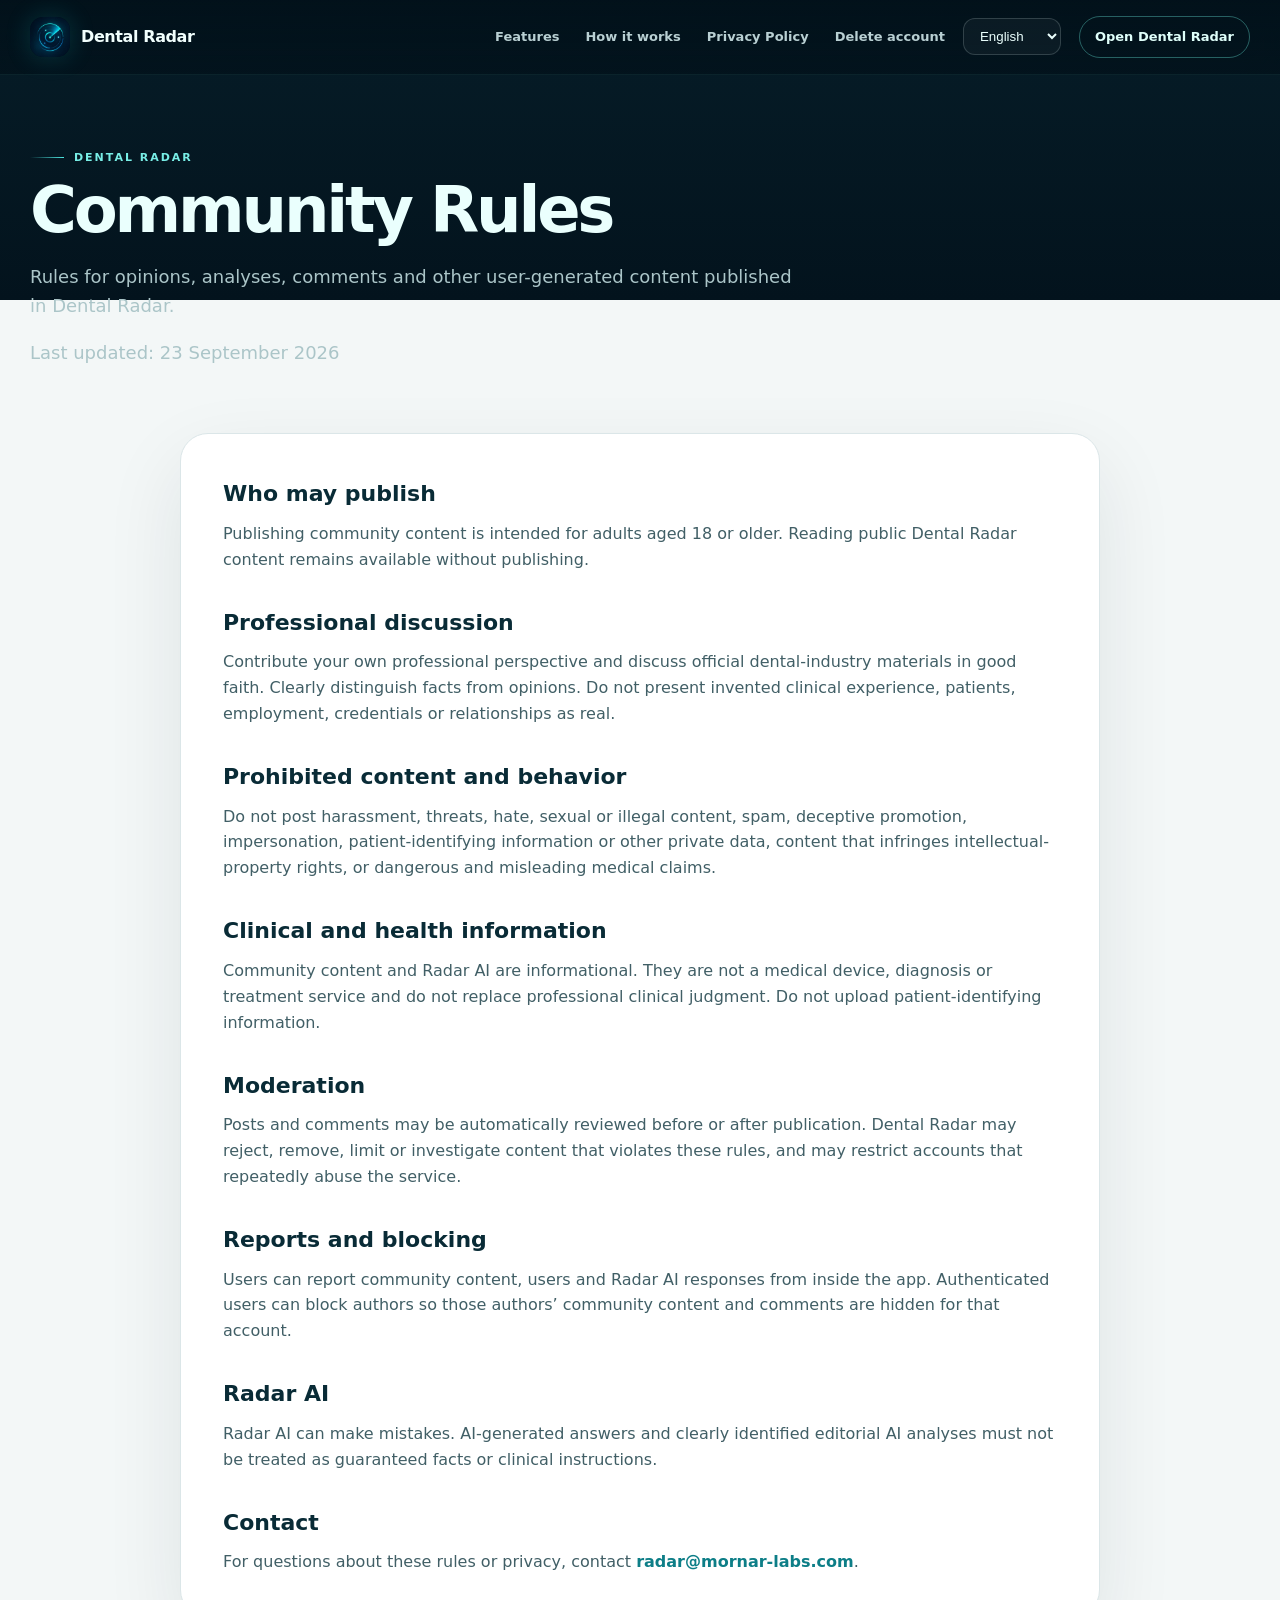
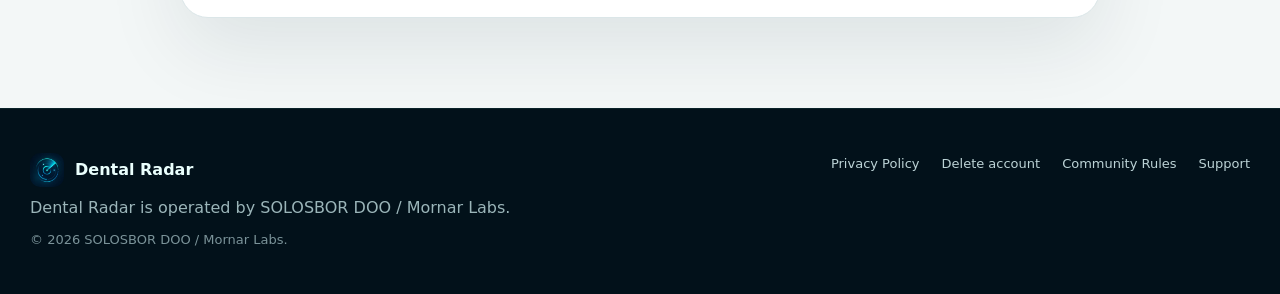
==== community-rules.html @ 50b28dcc "Publish Dental Radar website and legal pages" ====
<!doctype html><html lang="en"><head><meta charset="utf-8"><meta name="viewport" content="width=device-width,initial-scale=1"><meta name="robots" content="index,follow"><meta name="theme-color" content="#02111a"><link rel="canonical" href="https://mfokusnik.github.io/Dental-Radar/community-rules.html"><link rel="icon" href="assets/logo.webp"><link rel="stylesheet" href="assets/styles.css"><title>Dental Radar — Community Rules</title></head><body data-page="terms" class="legal-shell"><header class="site-header"><div class="wrap header"><a class="brand" href="index.html"><img src="assets/logo.webp" alt="Dental Radar"><b>Dental Radar</b></a><div class="controls"><nav class="nav"><a id="nf" href="index.html#features">Features</a><a id="nh" href="index.html#how">How it works</a><a id="np" href="privacy.html">Privacy Policy</a><a id="nd" href="delete-account.html">Delete account</a></nav><select class="lang-select" id="lang" aria-label="Language"><option value="en">English</option><option value="ru">Русский</option><option value="de">Deutsch</option><option value="fr">Français</option><option value="ja">日本語</option><option value="zh-Hans">简体中文</option></select><a class="header-cta" id="headerCta" href="https://radar.mornar-labs.com/">Open Dental Radar</a></div></div></header><main><div class="wrap legal-hero"><span class="eyebrow">Dental Radar</span><h1 id="lt">Community Rules</h1><p id="ls">Rules for opinions, analyses, comments and other user-generated content published in Dental Radar.</p><p class="small" id="updated">Last updated: 23 September 2026</p></div><div class="legal-content"><div id="sections"></div></div></main><footer class="site-footer"><div class="wrap footer"><div><a class="footer-brand" href="index.html"><img src="assets/logo.webp" alt=""><span>Dental Radar</span></a><p id="fc">Dental Radar is operated by SOLOSBOR DOO / Mornar Labs.</p><div class="small">© 2026 SOLOSBOR DOO / Mornar Labs.</div></div><div class="footer-links"><a id="fp" href="privacy.html">Privacy Policy</a><a id="fd" href="delete-account.html">Delete account</a><a id="fTerms" href="community-rules.html">Community Rules</a><a id="fSupport" href="mailto:radar@mornar-labs.com">Support</a></div></div></footer><script src="assets/app.js"></script></body></html>
---- assets/styles.css ----
:root{--deep:#02111a;--deep2:#04202b;--deep3:#072d3a;--cyan:#24d9dc;--mint:#6ef3e6;--ice:#eafffd;--ink:#092b36;--text:#173b45;--muted:#6e858c;--line:#dbe6e8;--paper:#f5f8f8;--white:#fff;--max:1220px;--shadow:0 35px 90px rgba(2,17,26,.18)}
*{box-sizing:border-box}html{scroll-behavior:smooth}body{margin:0;background:var(--paper);color:var(--text);font:16px/1.62 Inter,ui-sans-serif,system-ui,-apple-system,BlinkMacSystemFont,"Segoe UI",sans-serif;-webkit-font-smoothing:antialiased;overflow-x:hidden}a{text-decoration:none;color:inherit}.wrap{width:min(calc(100% - 48px),var(--max));margin:auto}
.site-header{position:fixed;inset:0 0 auto;z-index:90;background:linear-gradient(180deg,rgba(2,17,26,.94),rgba(2,17,26,.73));border-bottom:1px solid rgba(110,243,230,.08);backdrop-filter:blur(18px)}.header{height:74px;display:flex;align-items:center;justify-content:space-between;gap:26px}.brand{display:flex;align-items:center;gap:11px;color:#f1fffd;font-weight:860;letter-spacing:-.025em}.brand img{width:40px;height:40px;border-radius:13px;box-shadow:0 0 26px rgba(36,217,220,.18)}.controls{display:flex;align-items:center;gap:18px}.nav{display:flex;align-items:center;gap:26px}.nav a{font-size:13px;color:#b9d0d3;font-weight:720;transition:.2s}.nav a:hover{color:#fff}.lang-select{border:1px solid rgba(234,255,253,.17);background:rgba(255,255,255,.04);color:#eafffd;border-radius:12px;padding:9px 12px;outline:0}.header-cta{border:1px solid rgba(110,243,230,.35);color:#dffffa;padding:9px 15px;border-radius:999px;font-size:13px;font-weight:800}
.hero{position:relative;min-height:820px;padding:150px 0 90px;background:radial-gradient(circle at 68% 34%,rgba(36,217,220,.12),transparent 32%),linear-gradient(145deg,#031824 0%,#02111a 58%,#031620 100%);color:#eafffd;overflow:hidden}.hero:before{content:"";position:absolute;left:-15%;right:-15%;bottom:-180px;height:360px;border-radius:50%;background:radial-gradient(ellipse,rgba(36,217,220,.17),transparent 68%);filter:blur(18px)}.hero-globe{position:absolute;right:-4%;top:45px;width:min(66vw,940px);opacity:.58;mix-blend-mode:screen;mask-image:linear-gradient(90deg,transparent 0%,#000 24%,#000 82%,transparent 100%);-webkit-mask-image:linear-gradient(90deg,transparent 0%,#000 24%,#000 82%,transparent 100%)}.hero-grid{position:relative;z-index:2;display:grid;grid-template-columns:.78fr 1.22fr;gap:48px;align-items:center}.hero-copy{padding-top:10px}.eyebrow{display:inline-flex;align-items:center;gap:10px;color:#78eee6;font-size:11px;font-weight:850;letter-spacing:.18em;text-transform:uppercase}.eyebrow:before{content:"";width:34px;height:1px;background:linear-gradient(90deg,transparent,#4ee8e2)}.hero h1{margin:18px 0 20px;max-width:600px;font-size:clamp(48px,5.5vw,78px);line-height:.98;letter-spacing:-.055em;color:#f3fffe}.hero h1 .accent{color:#46e6e0}.hero-copy>p{max-width:570px;margin:0;color:#b8cdd1;font-size:19px}.actions{display:flex;gap:12px;flex-wrap:wrap;margin-top:30px}.btn{min-height:50px;padding:0 20px;border-radius:14px;display:inline-flex;align-items:center;justify-content:center;font-weight:830;border:1px solid transparent;transition:transform .18s,box-shadow .18s}.btn:hover{transform:translateY(-2px)}.primary{background:linear-gradient(135deg,#6ef3e6,#22d3d8);color:#05242d;box-shadow:0 16px 34px rgba(36,217,220,.20)}.secondary{border-color:rgba(234,255,253,.20);background:rgba(255,255,255,.035);color:#eafffd}.hero-chips{display:flex;flex-wrap:wrap;gap:8px;margin-top:25px}.hero-chip{padding:8px 11px;border:1px solid rgba(110,243,230,.16);border-radius:999px;background:rgba(36,217,220,.055);color:#9fd8d6;font-size:12px;font-weight:720}.hero-stage{position:relative;height:610px;perspective:1200px}.phone{position:absolute;filter:drop-shadow(0 34px 45px rgba(0,0,0,.38));will-change:transform}.phone img{display:block;width:100%;height:auto}.phone-a{width:365px;left:10%;top:36px;z-index:3;transform:rotate(-6deg) translateZ(10px)}.phone-b{width:330px;right:3%;top:118px;z-index:4;transform:rotate(7deg)}.orbit{position:absolute;left:52%;top:48%;width:430px;height:430px;border:1px solid rgba(78,232,226,.22);border-radius:50%;transform:translate(-50%,-50%)}.orbit:before,.orbit:after{content:"";position:absolute;border:1px solid rgba(78,232,226,.14);border-radius:50%;inset:52px}.orbit:after{inset:112px}.pulse{position:absolute;width:10px;height:10px;border-radius:50%;background:#6ef3e6;box-shadow:0 0 20px #55eee7}.p1{right:42px;top:86px}.p2{left:31px;bottom:112px}.p3{right:88px;bottom:42px;background:#ffce62;box-shadow:0 0 18px #ffce62}
.light-section{padding:104px 0;background:linear-gradient(180deg,#f7f9f9,#eef4f4)}.section-head{display:grid;grid-template-columns:.72fr 1.28fr;gap:50px;align-items:end;margin-bottom:44px}.section-head h2{margin:10px 0 0;font-size:clamp(38px,4.6vw,60px);line-height:1.04;letter-spacing:-.05em;color:var(--ink)}.section-head p{margin:0 0 4px;color:var(--muted);font-size:18px;max-width:650px}.light-section .eyebrow{color:#13858d}.light-section .eyebrow:before{background:#13858d}.feature-grid{display:grid;grid-template-columns:repeat(3,1fr);gap:16px}.feature{position:relative;min-height:220px;padding:26px;border:1px solid var(--line);border-radius:24px;background:#fff;overflow:hidden;transition:transform .22s,box-shadow .22s,border-color .22s}.feature:hover{transform:translateY(-4px);box-shadow:0 24px 48px rgba(4,32,43,.08);border-color:#bfd9dc}.feature:first-child{grid-column:span 2;background:linear-gradient(145deg,#052733,#073643);color:#eafffd;border-color:rgba(36,217,220,.16)}.feature:first-child h3{color:#effffd}.feature:first-child p{color:#a9c7cb}.feature-index{font-size:11px;font-weight:850;letter-spacing:.13em;color:#17909a}.feature:first-child .feature-index{color:#65eee6}.feature h3{margin:48px 0 8px;font-size:22px;color:var(--ink);letter-spacing:-.025em}.feature p{margin:0;color:var(--muted);max-width:520px}.feature-mark{position:absolute;right:22px;top:20px;width:58px;height:58px;border:1px solid #dbe9ea;border-radius:18px;background:linear-gradient(145deg,#eff8f7,#fff);display:grid;place-items:center;color:#11818a;font-size:20px;font-weight:900}.feature:first-child .feature-mark{border-color:rgba(110,243,230,.2);background:rgba(110,243,230,.08);color:#73f3ea}
.product{padding:112px 0;background:radial-gradient(circle at 50% 20%,rgba(36,217,220,.08),transparent 40%),linear-gradient(180deg,#031722,#02111a);color:#eafffd;overflow:hidden}.product .section-head h2{color:#f1fffd}.product .section-head p{color:#9eb9bd}.product-stage{position:relative;min-height:690px;margin-top:10px;border-top:1px solid rgba(110,243,230,.09)}.product-stage:before{content:"";position:absolute;left:10%;right:10%;bottom:30px;height:100px;border-radius:50%;background:rgba(36,217,220,.13);filter:blur(44px)}.device{position:absolute;bottom:0;filter:drop-shadow(0 28px 42px rgba(0,0,0,.38));transition:transform .22s}.device:hover{transform:translateY(-8px)}.device img{width:100%;display:block}.d1{width:260px;left:4%;}.d2{width:285px;left:27%;z-index:2}.d3{width:270px;right:27%;z-index:2}.d4{width:260px;right:4%}.device-label{position:absolute;left:50%;transform:translateX(-50%);bottom:-40px;white-space:nowrap;color:#8fb0b4;font-size:12px;font-weight:720}
.trust-section{padding:100px 0;background:#f3f7f7}.trust-card{display:grid;grid-template-columns:.86fr 1.14fr;gap:64px;align-items:center;background:#fff;border:1px solid var(--line);border-radius:30px;padding:48px;box-shadow:0 30px 80px rgba(3,29,39,.07)}.trust-card h2{font-size:clamp(36px,4.4vw,56px);line-height:1.04;letter-spacing:-.045em;color:var(--ink);margin:12px 0 16px}.trust-card p{margin:0;color:var(--muted);font-size:17px}.trust-list{display:grid}.trust-item{display:grid;grid-template-columns:30px 1fr;gap:14px;padding:17px 0;border-bottom:1px solid #e7eeee}.trust-item:last-child{border:0}.check{width:28px;height:28px;border-radius:50%;display:grid;place-items:center;background:#ddf4f0;color:#1b765f;font-weight:900}
.legal-home{padding:90px 0 110px;background:#fff}.legal-links{display:grid;grid-template-columns:repeat(3,1fr);gap:16px}.legal-link{position:relative;display:block;min-height:170px;padding:24px;border:1px solid var(--line);border-radius:22px;background:linear-gradient(145deg,#fff,#f8fbfb);transition:.22s}.legal-link:hover{transform:translateY(-4px);box-shadow:0 24px 48px rgba(4,30,40,.08);border-color:#bdd8db}.legal-link strong{display:block;font-size:19px;color:var(--ink);margin-bottom:7px}.legal-link span{color:var(--muted)}.legal-link:after{content:"↗";position:absolute;right:20px;bottom:18px;color:#148791;font-size:20px}
.legal-shell{min-height:100vh;background:linear-gradient(180deg,#061d28 0,#03131d 300px,#f3f7f7 300px)}.legal-hero{padding:140px 0 90px;color:#eafffd}.legal-hero h1{font-size:clamp(42px,5vw,64px);line-height:1.02;letter-spacing:-.05em;margin:12px 0}.legal-hero p{max-width:780px;color:#abc5c8;font-size:18px}.legal-content{max-width:920px;margin:-42px auto 90px;background:#fff;border:1px solid var(--line);border-radius:28px;padding:42px;box-shadow:0 30px 80px rgba(3,29,39,.09)}.legal-content h2{margin:32px 0 9px;color:var(--ink);font-size:22px}.legal-content h2:first-child{margin-top:0}.legal-content p{margin:0;color:#415f66}.legal-content a{color:#0d7e87;font-weight:750}.notice{margin-top:28px;padding:18px;border:1px solid #cee6e3;background:#eef8f6;border-radius:18px}.small{font-size:13px;color:#7b9399}
.site-footer{padding:44px 0;background:#02111a;color:#9bb5b9;border-top:1px solid rgba(110,243,230,.08)}.footer{display:flex;justify-content:space-between;gap:30px}.footer-brand{display:flex;align-items:center;gap:11px;color:#eafffd;font-weight:850}.footer-brand img{width:34px;height:34px;border-radius:10px}.footer p{margin:8px 0}.footer-links{display:flex;flex-wrap:wrap;gap:13px 22px;justify-content:flex-end}.footer-links a{font-size:13px;color:#bcd3d6}
@media(max-width:1050px){.nav{display:none}.hero{min-height:auto}.hero-grid{grid-template-columns:1fr}.hero-stage{height:580px;max-width:760px;width:100%;margin:auto}.hero-globe{right:-24%;width:1100px}.section-head{grid-template-columns:1fr}.feature-grid{grid-template-columns:1fr 1fr}.feature:first-child{grid-column:span 2}.product-stage{min-height:610px}.d1{left:-3%}.d2{left:21%}.d3{right:21%}.d4{right:-3%}.trust-card{grid-template-columns:1fr}.legal-links{grid-template-columns:1fr}}
@media(max-width:720px){.wrap{width:min(calc(100% - 28px),var(--max))}.header{height:66px}.brand b{display:none}.header-cta{display:none}.hero{padding:112px 0 70px}.hero h1{font-size:46px}.hero-copy>p{font-size:17px}.hero-globe{top:330px;right:-80%;width:1000px;opacity:.38}.hero-stage{height:480px}.phone-a{width:265px;left:5%;top:34px}.phone-b{width:238px;right:2%;top:108px}.orbit{width:310px;height:310px}.light-section,.product,.trust-section,.legal-home{padding:72px 0}.section-head{gap:18px;margin-bottom:30px}.section-head h2{font-size:38px}.section-head p{font-size:16px}.feature-grid{grid-template-columns:1fr}.feature:first-child{grid-column:auto}.product-stage{display:flex;gap:6px;overflow-x:auto;min-height:540px;margin-right:-14px;padding:20px 14px 0 0;scroll-snap-type:x mandatory}.device{position:relative!important;left:auto!important;right:auto!important;bottom:auto!important;width:235px!important;flex:0 0 235px;scroll-snap-align:center}.device-label{bottom:-28px}.trust-card{padding:26px;gap:28px}.legal-content{margin:-38px 14px 70px;padding:25px}.footer{flex-direction:column}.footer-links{justify-content:flex-start}.actions .btn{flex:1}.hero-chips{margin-top:20px}}
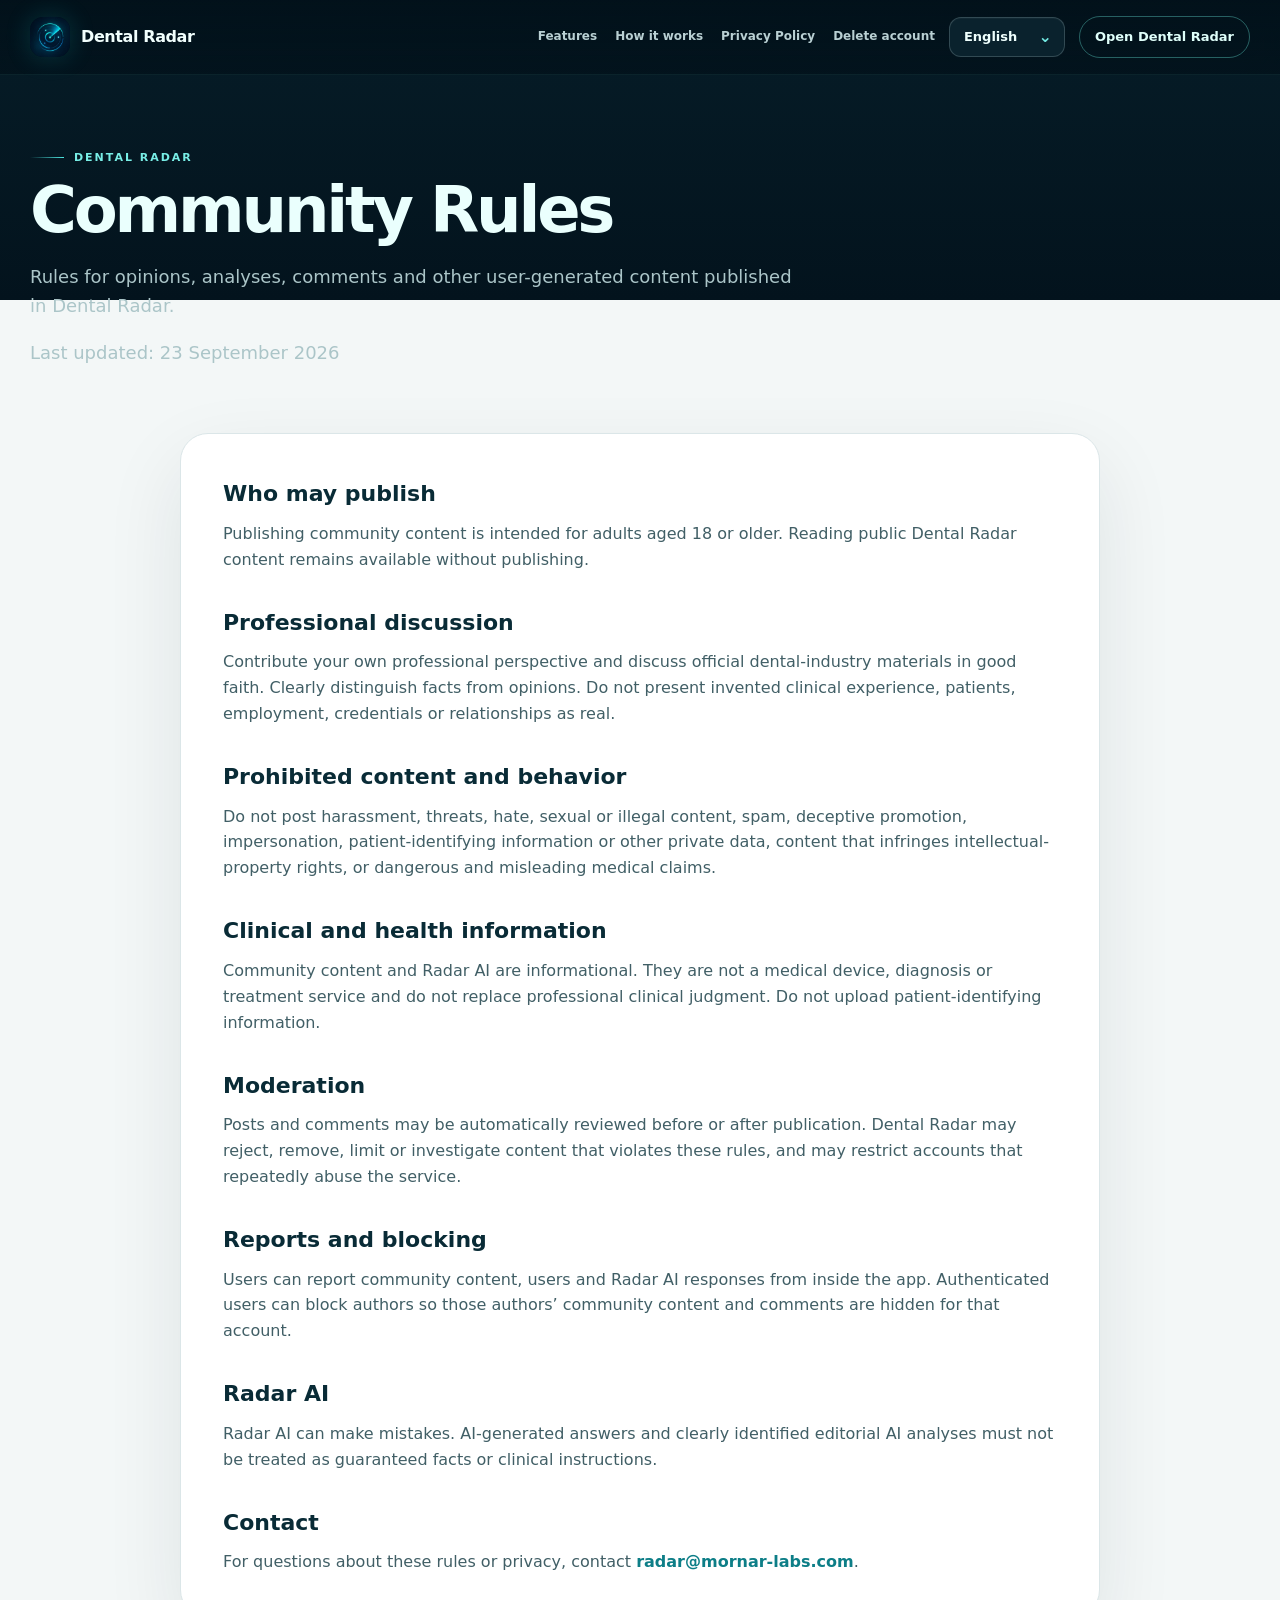
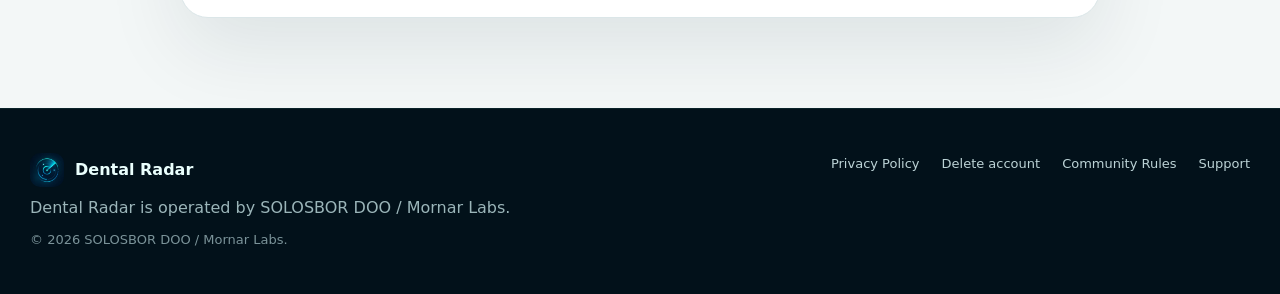
==== commit be13acdb: "fix bag" ====
--- a/community-rules.html
+++ b/community-rules.html
@@ -1 +1 @@
-<!doctype html><html lang="en"><head><meta charset="utf-8"><meta name="viewport" content="width=device-width,initial-scale=1"><meta name="robots" content="index,follow"><meta name="theme-color" content="#02111a"><link rel="canonical" href="https://mfokusnik.github.io/Dental-Radar/community-rules.html"><link rel="icon" href="assets/logo.webp"><link rel="stylesheet" href="assets/styles.css"><title>Dental Radar — Community Rules</title></head><body data-page="terms" class="legal-shell"><header class="site-header"><div class="wrap header"><a class="brand" href="index.html"><img src="assets/logo.webp" alt="Dental Radar"><b>Dental Radar</b></a><div class="controls"><nav class="nav"><a id="nf" href="index.html#features">Features</a><a id="nh" href="index.html#how">How it works</a><a id="np" href="privacy.html">Privacy Policy</a><a id="nd" href="delete-account.html">Delete account</a></nav><select class="lang-select" id="lang" aria-label="Language"><option value="en">English</option><option value="ru">Русский</option><option value="de">Deutsch</option><option value="fr">Français</option><option value="ja">日本語</option><option value="zh-Hans">简体中文</option></select><a class="header-cta" id="headerCta" href="https://radar.mornar-labs.com/">Open Dental Radar</a></div></div></header><main><div class="wrap legal-hero"><span class="eyebrow">Dental Radar</span><h1 id="lt">Community Rules</h1><p id="ls">Rules for opinions, analyses, comments and other user-generated content published in Dental Radar.</p><p class="small" id="updated">Last updated: 23 September 2026</p></div><div class="legal-content"><div id="sections"></div></div></main><footer class="site-footer"><div class="wrap footer"><div><a class="footer-brand" href="index.html"><img src="assets/logo.webp" alt=""><span>Dental Radar</span></a><p id="fc">Dental Radar is operated by SOLOSBOR DOO / Mornar Labs.</p><div class="small">© 2026 SOLOSBOR DOO / Mornar Labs.</div></div><div class="footer-links"><a id="fp" href="privacy.html">Privacy Policy</a><a id="fd" href="delete-account.html">Delete account</a><a id="fTerms" href="community-rules.html">Community Rules</a><a id="fSupport" href="mailto:radar@mornar-labs.com">Support</a></div></div></footer><script src="assets/app.js"></script></body></html>+<!doctype html><html lang="en"><head><meta charset="utf-8"><meta name="viewport" content="width=device-width,initial-scale=1"><meta name="robots" content="index,follow"><meta name="theme-color" content="#02111a"><link rel="canonical" href="https://mfokusnik.github.io/Dental-Radar/community-rules.html"><link rel="icon" href="assets/logo.webp"><link rel="stylesheet" href="assets/styles.css"><title>Dental Radar — Community Rules</title></head><body data-page="terms" class="legal-shell"><header class="site-header"><div class="wrap header"><a class="brand" href="index.html"><img src="assets/logo.webp" alt="Dental Radar"><b>Dental Radar</b></a><div class="controls"><nav class="nav"><a id="nf" href="index.html#features">Features</a><a id="nh" href="index.html#how">How it works</a><a id="np" href="privacy.html">Privacy Policy</a><a id="nd" href="delete-account.html">Delete account</a></nav><div class="lang-picker" id="langPicker"><button class="lang-toggle" id="langToggle" type="button" aria-haspopup="listbox" aria-expanded="false"><span id="langCurrent">English</span><span class="lang-chevron" aria-hidden="true">⌄</span></button><div class="lang-menu" id="langMenu" role="listbox"><button type="button" data-lang="en" role="option">English</button><button type="button" data-lang="ru" role="option">Русский</button><button type="button" data-lang="de" role="option">Deutsch</button><button type="button" data-lang="fr" role="option">Français</button><button type="button" data-lang="ja" role="option">日本語</button><button type="button" data-lang="zh-Hans" role="option">简体中文</button></div></div><a class="header-cta" id="headerCta" href="https://radar.mornar-labs.com/">Open Dental Radar</a></div></div></header><main><div class="wrap legal-hero"><span class="eyebrow">Dental Radar</span><h1 id="lt">Community Rules</h1><p id="ls">Rules for opinions, analyses, comments and other user-generated content published in Dental Radar.</p><p class="small" id="updated">Last updated: 23 September 2026</p></div><div class="legal-content"><div id="sections"></div></div></main><footer class="site-footer"><div class="wrap footer"><div><a class="footer-brand" href="index.html"><img src="assets/logo.webp" alt=""><span>Dental Radar</span></a><p id="fc">Dental Radar is operated by SOLOSBOR DOO / Mornar Labs.</p><div class="small">© 2026 SOLOSBOR DOO / Mornar Labs.</div></div><div class="footer-links"><a id="fp" href="privacy.html">Privacy Policy</a><a id="fd" href="delete-account.html">Delete account</a><a id="fTerms" href="community-rules.html">Community Rules</a><a id="fSupport" href="mailto:radar@mornar-labs.com">Support</a></div></div></footer><script src="assets/app.js"></script></body></html>
--- a/assets/styles.css
+++ b/assets/styles.css
@@ -1,13 +1,18 @@
 
 :root{--deep:#02111a;--deep2:#04202b;--deep3:#072d3a;--cyan:#24d9dc;--mint:#6ef3e6;--ice:#eafffd;--ink:#092b36;--text:#173b45;--muted:#6e858c;--line:#dbe6e8;--paper:#f5f8f8;--white:#fff;--max:1220px;--shadow:0 35px 90px rgba(2,17,26,.18)}
 *{box-sizing:border-box}html{scroll-behavior:smooth}body{margin:0;background:var(--paper);color:var(--text);font:16px/1.62 Inter,ui-sans-serif,system-ui,-apple-system,BlinkMacSystemFont,"Segoe UI",sans-serif;-webkit-font-smoothing:antialiased;overflow-x:hidden}a{text-decoration:none;color:inherit}.wrap{width:min(calc(100% - 48px),var(--max));margin:auto}
-.site-header{position:fixed;inset:0 0 auto;z-index:90;background:linear-gradient(180deg,rgba(2,17,26,.94),rgba(2,17,26,.73));border-bottom:1px solid rgba(110,243,230,.08);backdrop-filter:blur(18px)}.header{height:74px;display:flex;align-items:center;justify-content:space-between;gap:26px}.brand{display:flex;align-items:center;gap:11px;color:#f1fffd;font-weight:860;letter-spacing:-.025em}.brand img{width:40px;height:40px;border-radius:13px;box-shadow:0 0 26px rgba(36,217,220,.18)}.controls{display:flex;align-items:center;gap:18px}.nav{display:flex;align-items:center;gap:26px}.nav a{font-size:13px;color:#b9d0d3;font-weight:720;transition:.2s}.nav a:hover{color:#fff}.lang-select{border:1px solid rgba(234,255,253,.17);background:rgba(255,255,255,.04);color:#eafffd;border-radius:12px;padding:9px 12px;outline:0}.header-cta{border:1px solid rgba(110,243,230,.35);color:#dffffa;padding:9px 15px;border-radius:999px;font-size:13px;font-weight:800}
-.hero{position:relative;min-height:820px;padding:150px 0 90px;background:radial-gradient(circle at 68% 34%,rgba(36,217,220,.12),transparent 32%),linear-gradient(145deg,#031824 0%,#02111a 58%,#031620 100%);color:#eafffd;overflow:hidden}.hero:before{content:"";position:absolute;left:-15%;right:-15%;bottom:-180px;height:360px;border-radius:50%;background:radial-gradient(ellipse,rgba(36,217,220,.17),transparent 68%);filter:blur(18px)}.hero-globe{position:absolute;right:-4%;top:45px;width:min(66vw,940px);opacity:.58;mix-blend-mode:screen;mask-image:linear-gradient(90deg,transparent 0%,#000 24%,#000 82%,transparent 100%);-webkit-mask-image:linear-gradient(90deg,transparent 0%,#000 24%,#000 82%,transparent 100%)}.hero-grid{position:relative;z-index:2;display:grid;grid-template-columns:.78fr 1.22fr;gap:48px;align-items:center}.hero-copy{padding-top:10px}.eyebrow{display:inline-flex;align-items:center;gap:10px;color:#78eee6;font-size:11px;font-weight:850;letter-spacing:.18em;text-transform:uppercase}.eyebrow:before{content:"";width:34px;height:1px;background:linear-gradient(90deg,transparent,#4ee8e2)}.hero h1{margin:18px 0 20px;max-width:600px;font-size:clamp(48px,5.5vw,78px);line-height:.98;letter-spacing:-.055em;color:#f3fffe}.hero h1 .accent{color:#46e6e0}.hero-copy>p{max-width:570px;margin:0;color:#b8cdd1;font-size:19px}.actions{display:flex;gap:12px;flex-wrap:wrap;margin-top:30px}.btn{min-height:50px;padding:0 20px;border-radius:14px;display:inline-flex;align-items:center;justify-content:center;font-weight:830;border:1px solid transparent;transition:transform .18s,box-shadow .18s}.btn:hover{transform:translateY(-2px)}.primary{background:linear-gradient(135deg,#6ef3e6,#22d3d8);color:#05242d;box-shadow:0 16px 34px rgba(36,217,220,.20)}.secondary{border-color:rgba(234,255,253,.20);background:rgba(255,255,255,.035);color:#eafffd}.hero-chips{display:flex;flex-wrap:wrap;gap:8px;margin-top:25px}.hero-chip{padding:8px 11px;border:1px solid rgba(110,243,230,.16);border-radius:999px;background:rgba(36,217,220,.055);color:#9fd8d6;font-size:12px;font-weight:720}.hero-stage{position:relative;height:610px;perspective:1200px}.phone{position:absolute;filter:drop-shadow(0 34px 45px rgba(0,0,0,.38));will-change:transform}.phone img{display:block;width:100%;height:auto}.phone-a{width:365px;left:10%;top:36px;z-index:3;transform:rotate(-6deg) translateZ(10px)}.phone-b{width:330px;right:3%;top:118px;z-index:4;transform:rotate(7deg)}.orbit{position:absolute;left:52%;top:48%;width:430px;height:430px;border:1px solid rgba(78,232,226,.22);border-radius:50%;transform:translate(-50%,-50%)}.orbit:before,.orbit:after{content:"";position:absolute;border:1px solid rgba(78,232,226,.14);border-radius:50%;inset:52px}.orbit:after{inset:112px}.pulse{position:absolute;width:10px;height:10px;border-radius:50%;background:#6ef3e6;box-shadow:0 0 20px #55eee7}.p1{right:42px;top:86px}.p2{left:31px;bottom:112px}.p3{right:88px;bottom:42px;background:#ffce62;box-shadow:0 0 18px #ffce62}
-.light-section{padding:104px 0;background:linear-gradient(180deg,#f7f9f9,#eef4f4)}.section-head{display:grid;grid-template-columns:.72fr 1.28fr;gap:50px;align-items:end;margin-bottom:44px}.section-head h2{margin:10px 0 0;font-size:clamp(38px,4.6vw,60px);line-height:1.04;letter-spacing:-.05em;color:var(--ink)}.section-head p{margin:0 0 4px;color:var(--muted);font-size:18px;max-width:650px}.light-section .eyebrow{color:#13858d}.light-section .eyebrow:before{background:#13858d}.feature-grid{display:grid;grid-template-columns:repeat(3,1fr);gap:16px}.feature{position:relative;min-height:220px;padding:26px;border:1px solid var(--line);border-radius:24px;background:#fff;overflow:hidden;transition:transform .22s,box-shadow .22s,border-color .22s}.feature:hover{transform:translateY(-4px);box-shadow:0 24px 48px rgba(4,32,43,.08);border-color:#bfd9dc}.feature:first-child{grid-column:span 2;background:linear-gradient(145deg,#052733,#073643);color:#eafffd;border-color:rgba(36,217,220,.16)}.feature:first-child h3{color:#effffd}.feature:first-child p{color:#a9c7cb}.feature-index{font-size:11px;font-weight:850;letter-spacing:.13em;color:#17909a}.feature:first-child .feature-index{color:#65eee6}.feature h3{margin:48px 0 8px;font-size:22px;color:var(--ink);letter-spacing:-.025em}.feature p{margin:0;color:var(--muted);max-width:520px}.feature-mark{position:absolute;right:22px;top:20px;width:58px;height:58px;border:1px solid #dbe9ea;border-radius:18px;background:linear-gradient(145deg,#eff8f7,#fff);display:grid;place-items:center;color:#11818a;font-size:20px;font-weight:900}.feature:first-child .feature-mark{border-color:rgba(110,243,230,.2);background:rgba(110,243,230,.08);color:#73f3ea}
+.site-header{position:fixed;inset:0 0 auto;z-index:90;background:linear-gradient(180deg,rgba(2,17,26,.94),rgba(2,17,26,.73));border-bottom:1px solid rgba(110,243,230,.08);backdrop-filter:blur(18px)}.header{height:74px;display:flex;align-items:center;justify-content:space-between;gap:26px}.brand{display:flex;align-items:center;gap:11px;color:#f1fffd;font-weight:860;letter-spacing:-.025em}.brand img{width:40px;height:40px;border-radius:13px;box-shadow:0 0 26px rgba(36,217,220,.18)}.controls{display:flex;align-items:center;gap:14px}.nav{display:flex;align-items:center;gap:18px;flex-wrap:wrap}.nav a{font-size:12px;color:#b9d0d3;font-weight:720;transition:.2s;white-space:nowrap}.nav a:hover{color:#fff}.header-cta{border:1px solid rgba(110,243,230,.35);color:#dffffa;padding:9px 15px;border-radius:999px;font-size:13px;font-weight:800;white-space:nowrap}
+
+.lang-picker{position:relative;flex:0 0 auto}.lang-toggle{height:40px;min-width:116px;padding:0 12px 0 14px;border:1px solid rgba(234,255,253,.18);border-radius:12px;background:#0a222d;color:#effffd;display:flex;align-items:center;justify-content:space-between;gap:14px;font:700 13px/1 Inter,ui-sans-serif,system-ui,-apple-system,BlinkMacSystemFont,"Segoe UI",sans-serif;cursor:pointer;box-shadow:inset 0 1px rgba(255,255,255,.03);transition:border-color .18s,background .18s}.lang-toggle:hover,.lang-picker.open .lang-toggle{border-color:rgba(110,243,230,.48);background:#0d2935}.lang-chevron{color:#73eae3;font-size:16px;line-height:1;transition:transform .18s}.lang-picker.open .lang-chevron{transform:rotate(180deg)}.lang-menu{position:absolute;z-index:140;right:0;top:calc(100% + 8px);width:164px;padding:7px;border:1px solid rgba(110,243,230,.18);border-radius:14px;background:#061b25;box-shadow:0 22px 55px rgba(0,0,0,.38);opacity:0;visibility:hidden;transform:translateY(-6px);transition:opacity .16s,transform .16s,visibility .16s}.lang-picker.open .lang-menu{opacity:1;visibility:visible;transform:translateY(0)}.lang-menu button{width:100%;border:0;border-radius:9px;background:transparent;color:#cfe3e5;padding:10px 11px;text-align:left;font:700 13px/1.2 Inter,ui-sans-serif,system-ui,-apple-system,BlinkMacSystemFont,"Segoe UI",sans-serif;cursor:pointer}.lang-menu button:hover{background:rgba(110,243,230,.10);color:#fff}.lang-menu button[aria-selected="true"]{background:linear-gradient(135deg,#68efe3,#23d4d9);color:#05242d}.lang-menu button+button{margin-top:2px}
+.hero{position:relative;min-height:820px;padding:150px 0 90px;background:radial-gradient(circle at 68% 34%,rgba(36,217,220,.12),transparent 32%),linear-gradient(145deg,#031824 0%,#02111a 58%,#031620 100%);color:#eafffd;overflow:hidden}.hero:before{content:"";position:absolute;left:-15%;right:-15%;bottom:-180px;height:360px;border-radius:50%;background:radial-gradient(ellipse,rgba(36,217,220,.17),transparent 68%);filter:blur(18px)}.hero-globe{position:absolute;right:-4%;top:45px;width:min(66vw,940px);opacity:.58;mix-blend-mode:screen;mask-image:linear-gradient(90deg,transparent 0%,#000 24%,#000 82%,transparent 100%);-webkit-mask-image:linear-gradient(90deg,transparent 0%,#000 24%,#000 82%,transparent 100%)}.hero-grid{position:relative;z-index:2;display:grid;grid-template-columns:.88fr 1.12fr;gap:40px;align-items:center}.hero-copy{padding-top:10px}.eyebrow{display:inline-flex;align-items:center;gap:10px;color:#78eee6;font-size:11px;font-weight:850;letter-spacing:.18em;text-transform:uppercase}.eyebrow:before{content:"";width:34px;height:1px;background:linear-gradient(90deg,transparent,#4ee8e2)}.hero h1{margin:18px 0 20px;max-width:620px;font-size:clamp(44px,5vw,74px);line-height:1.02;letter-spacing:-.055em;color:#f3fffe;text-wrap:balance}.hero h1 .accent{color:#46e6e0}.hero-copy>p{max-width:560px;margin:0;color:#b8cdd1;font-size:18px}.actions{display:flex;gap:12px;flex-wrap:wrap;margin-top:30px}.btn{min-height:50px;padding:0 20px;border-radius:14px;display:inline-flex;align-items:center;justify-content:center;font-weight:830;border:1px solid transparent;transition:transform .18s,box-shadow .18s}.btn:hover{transform:translateY(-2px)}.primary{background:linear-gradient(135deg,#6ef3e6,#22d3d8);color:#05242d;box-shadow:0 16px 34px rgba(36,217,220,.20)}.secondary{border-color:rgba(234,255,253,.20);background:rgba(255,255,255,.035);color:#eafffd}.hero-chips{display:flex;flex-wrap:wrap;gap:8px;margin-top:25px}.hero-chip{padding:8px 11px;border:1px solid rgba(110,243,230,.16);border-radius:999px;background:rgba(36,217,220,.055);color:#9fd8d6;font-size:12px;font-weight:720}.hero-stage{position:relative;height:610px;perspective:1200px}.phone{position:absolute;filter:drop-shadow(0 34px 45px rgba(0,0,0,.38));will-change:transform}.phone img{display:block;width:100%;height:auto}.phone-a{width:365px;left:10%;top:36px;z-index:3;transform:rotate(-6deg) translateZ(10px)}.phone-b{width:330px;right:3%;top:118px;z-index:4;transform:rotate(7deg)}.orbit{position:absolute;left:52%;top:48%;width:430px;height:430px;border:1px solid rgba(78,232,226,.22);border-radius:50%;transform:translate(-50%,-50%)}.orbit:before,.orbit:after{content:"";position:absolute;border:1px solid rgba(78,232,226,.14);border-radius:50%;inset:52px}.orbit:after{inset:112px}.pulse{position:absolute;width:10px;height:10px;border-radius:50%;background:#6ef3e6;box-shadow:0 0 20px #55eee7}.p1{right:42px;top:86px}.p2{left:31px;bottom:112px}.p3{right:88px;bottom:42px;background:#ffce62;box-shadow:0 0 18px #ffce62}
+.light-section{padding:104px 0;background:linear-gradient(180deg,#f7f9f9,#eef4f4)}.section-head{display:grid;grid-template-columns:.72fr 1.28fr;gap:50px;align-items:end;margin:0 auto 44px;max-width:1080px}.section-head h2{margin:10px 0 0;font-size:clamp(34px,4vw,54px);line-height:1.06;letter-spacing:-.05em;color:var(--ink);text-wrap:balance}.section-head p{margin:0 0 4px;color:var(--muted);font-size:18px;max-width:650px}.light-section .eyebrow{color:#13858d}.light-section .eyebrow:before{background:#13858d}.feature-grid{display:grid;grid-template-columns:repeat(3,minmax(0,1fr));gap:18px;max-width:1080px;margin:0 auto}.feature{position:relative;min-height:216px;padding:24px;border:1px solid var(--line);border-radius:24px;background:#fff;overflow:hidden;transition:transform .22s,box-shadow .22s,border-color .22s}.feature:hover{transform:translateY(-4px);box-shadow:0 24px 48px rgba(4,32,43,.08);border-color:#bfd9dc}.feature:first-child{grid-column:auto;background:linear-gradient(145deg,#052733,#073643);color:#eafffd;border-color:rgba(36,217,220,.16)}.feature:first-child h3{color:#effffd}.feature:first-child p{color:#a9c7cb}.feature-index{font-size:11px;font-weight:850;letter-spacing:.13em;color:#17909a}.feature:first-child .feature-index{color:#65eee6}.feature h3{margin:48px 0 8px;font-size:21px;color:var(--ink);letter-spacing:-.025em}.feature p{margin:0;color:var(--muted);max-width:520px;font-size:15px;line-height:1.56}.feature-mark{position:absolute;right:22px;top:20px;width:58px;height:58px;border:1px solid #dbe9ea;border-radius:18px;background:linear-gradient(145deg,#eff8f7,#fff);display:grid;place-items:center;color:#11818a;font-size:20px;font-weight:900}.feature:first-child .feature-mark{border-color:rgba(110,243,230,.2);background:rgba(110,243,230,.08);color:#73f3ea}
 .product{padding:112px 0;background:radial-gradient(circle at 50% 20%,rgba(36,217,220,.08),transparent 40%),linear-gradient(180deg,#031722,#02111a);color:#eafffd;overflow:hidden}.product .section-head h2{color:#f1fffd}.product .section-head p{color:#9eb9bd}.product-stage{position:relative;min-height:690px;margin-top:10px;border-top:1px solid rgba(110,243,230,.09)}.product-stage:before{content:"";position:absolute;left:10%;right:10%;bottom:30px;height:100px;border-radius:50%;background:rgba(36,217,220,.13);filter:blur(44px)}.device{position:absolute;bottom:0;filter:drop-shadow(0 28px 42px rgba(0,0,0,.38));transition:transform .22s}.device:hover{transform:translateY(-8px)}.device img{width:100%;display:block}.d1{width:260px;left:4%;}.d2{width:285px;left:27%;z-index:2}.d3{width:270px;right:27%;z-index:2}.d4{width:260px;right:4%}.device-label{position:absolute;left:50%;transform:translateX(-50%);bottom:-40px;white-space:nowrap;color:#8fb0b4;font-size:12px;font-weight:720}
 .trust-section{padding:100px 0;background:#f3f7f7}.trust-card{display:grid;grid-template-columns:.86fr 1.14fr;gap:64px;align-items:center;background:#fff;border:1px solid var(--line);border-radius:30px;padding:48px;box-shadow:0 30px 80px rgba(3,29,39,.07)}.trust-card h2{font-size:clamp(36px,4.4vw,56px);line-height:1.04;letter-spacing:-.045em;color:var(--ink);margin:12px 0 16px}.trust-card p{margin:0;color:var(--muted);font-size:17px}.trust-list{display:grid}.trust-item{display:grid;grid-template-columns:30px 1fr;gap:14px;padding:17px 0;border-bottom:1px solid #e7eeee}.trust-item:last-child{border:0}.check{width:28px;height:28px;border-radius:50%;display:grid;place-items:center;background:#ddf4f0;color:#1b765f;font-weight:900}
 .legal-home{padding:90px 0 110px;background:#fff}.legal-links{display:grid;grid-template-columns:repeat(3,1fr);gap:16px}.legal-link{position:relative;display:block;min-height:170px;padding:24px;border:1px solid var(--line);border-radius:22px;background:linear-gradient(145deg,#fff,#f8fbfb);transition:.22s}.legal-link:hover{transform:translateY(-4px);box-shadow:0 24px 48px rgba(4,30,40,.08);border-color:#bdd8db}.legal-link strong{display:block;font-size:19px;color:var(--ink);margin-bottom:7px}.legal-link span{color:var(--muted)}.legal-link:after{content:"↗";position:absolute;right:20px;bottom:18px;color:#148791;font-size:20px}
 .legal-shell{min-height:100vh;background:linear-gradient(180deg,#061d28 0,#03131d 300px,#f3f7f7 300px)}.legal-hero{padding:140px 0 90px;color:#eafffd}.legal-hero h1{font-size:clamp(42px,5vw,64px);line-height:1.02;letter-spacing:-.05em;margin:12px 0}.legal-hero p{max-width:780px;color:#abc5c8;font-size:18px}.legal-content{max-width:920px;margin:-42px auto 90px;background:#fff;border:1px solid var(--line);border-radius:28px;padding:42px;box-shadow:0 30px 80px rgba(3,29,39,.09)}.legal-content h2{margin:32px 0 9px;color:var(--ink);font-size:22px}.legal-content h2:first-child{margin-top:0}.legal-content p{margin:0;color:#415f66}.legal-content a{color:#0d7e87;font-weight:750}.notice{margin-top:28px;padding:18px;border:1px solid #cee6e3;background:#eef8f6;border-radius:18px}.small{font-size:13px;color:#7b9399}
 .site-footer{padding:44px 0;background:#02111a;color:#9bb5b9;border-top:1px solid rgba(110,243,230,.08)}.footer{display:flex;justify-content:space-between;gap:30px}.footer-brand{display:flex;align-items:center;gap:11px;color:#eafffd;font-weight:850}.footer-brand img{width:34px;height:34px;border-radius:10px}.footer p{margin:8px 0}.footer-links{display:flex;flex-wrap:wrap;gap:13px 22px;justify-content:flex-end}.footer-links a{font-size:13px;color:#bcd3d6}
-@media(max-width:1050px){.nav{display:none}.hero{min-height:auto}.hero-grid{grid-template-columns:1fr}.hero-stage{height:580px;max-width:760px;width:100%;margin:auto}.hero-globe{right:-24%;width:1100px}.section-head{grid-template-columns:1fr}.feature-grid{grid-template-columns:1fr 1fr}.feature:first-child{grid-column:span 2}.product-stage{min-height:610px}.d1{left:-3%}.d2{left:21%}.d3{right:21%}.d4{right:-3%}.trust-card{grid-template-columns:1fr}.legal-links{grid-template-columns:1fr}}
-@media(max-width:720px){.wrap{width:min(calc(100% - 28px),var(--max))}.header{height:66px}.brand b{display:none}.header-cta{display:none}.hero{padding:112px 0 70px}.hero h1{font-size:46px}.hero-copy>p{font-size:17px}.hero-globe{top:330px;right:-80%;width:1000px;opacity:.38}.hero-stage{height:480px}.phone-a{width:265px;left:5%;top:34px}.phone-b{width:238px;right:2%;top:108px}.orbit{width:310px;height:310px}.light-section,.product,.trust-section,.legal-home{padding:72px 0}.section-head{gap:18px;margin-bottom:30px}.section-head h2{font-size:38px}.section-head p{font-size:16px}.feature-grid{grid-template-columns:1fr}.feature:first-child{grid-column:auto}.product-stage{display:flex;gap:6px;overflow-x:auto;min-height:540px;margin-right:-14px;padding:20px 14px 0 0;scroll-snap-type:x mandatory}.device{position:relative!important;left:auto!important;right:auto!important;bottom:auto!important;width:235px!important;flex:0 0 235px;scroll-snap-align:center}.device-label{bottom:-28px}.trust-card{padding:26px;gap:28px}.legal-content{margin:-38px 14px 70px;padding:25px}.footer{flex-direction:column}.footer-links{justify-content:flex-start}.actions .btn{flex:1}.hero-chips{margin-top:20px}}
+@media(max-width:1080px){.nav{display:none}.hero{min-height:auto}.hero-grid{grid-template-columns:1fr}.hero-stage{height:580px;max-width:760px;width:100%;margin:auto}.hero-globe{right:-24%;width:1100px}.section-head{grid-template-columns:1fr}.feature-grid{grid-template-columns:1fr 1fr}.feature:first-child{grid-column:auto}.product-stage{min-height:610px}.d1{left:-3%}.d2{left:21%}.d3{right:21%}.d4{right:-3%}.trust-card{grid-template-columns:1fr}.legal-links{grid-template-columns:1fr}}
+@media(max-width:720px){.wrap{width:min(calc(100% - 28px),var(--max))}.header{height:66px}.brand b{display:none}.header-cta{display:none}.hero{padding:112px 0 70px}.hero h1{font-size:42px}.hero-copy>p{font-size:17px}.hero-globe{top:330px;right:-80%;width:1000px;opacity:.38}.hero-stage{height:480px}.phone-a{width:265px;left:5%;top:34px}.phone-b{width:238px;right:2%;top:108px}.orbit{width:310px;height:310px}.light-section,.product,.trust-section,.legal-home{padding:72px 0}.section-head{gap:18px;margin-bottom:30px}.section-head h2{font-size:36px}.section-head p{font-size:16px}.feature-grid{grid-template-columns:1fr}.feature:first-child{grid-column:auto}.product-stage{display:flex;gap:6px;overflow-x:auto;min-height:540px;margin-right:-14px;padding:20px 14px 0 0;scroll-snap-type:x mandatory}.device{position:relative!important;left:auto!important;right:auto!important;bottom:auto!important;width:235px!important;flex:0 0 235px;scroll-snap-align:center}.device-label{bottom:-28px}.trust-card{padding:26px;gap:28px}.legal-content{margin:-38px 14px 70px;padding:25px}.footer{flex-direction:column}.footer-links{justify-content:flex-start}.actions .btn{flex:1}.hero-chips{margin-top:20px}}
+
+html[lang="ru"] .hero h1,html[lang="de"] .hero h1,html[lang="fr"] .hero h1{font-size:clamp(40px,4.5vw,64px);line-height:1.04}html[lang="ru"] .nav a,html[lang="de"] .nav a,html[lang="fr"] .nav a{font-size:11px}html[lang="ja"] .hero h1,html[lang="zh-Hans"] .hero h1{font-size:clamp(40px,4.4vw,66px)}
+@media(max-width:1180px){.controls{gap:10px}.nav{gap:12px}.nav a{font-size:11px}.header-cta{padding:9px 12px}}
